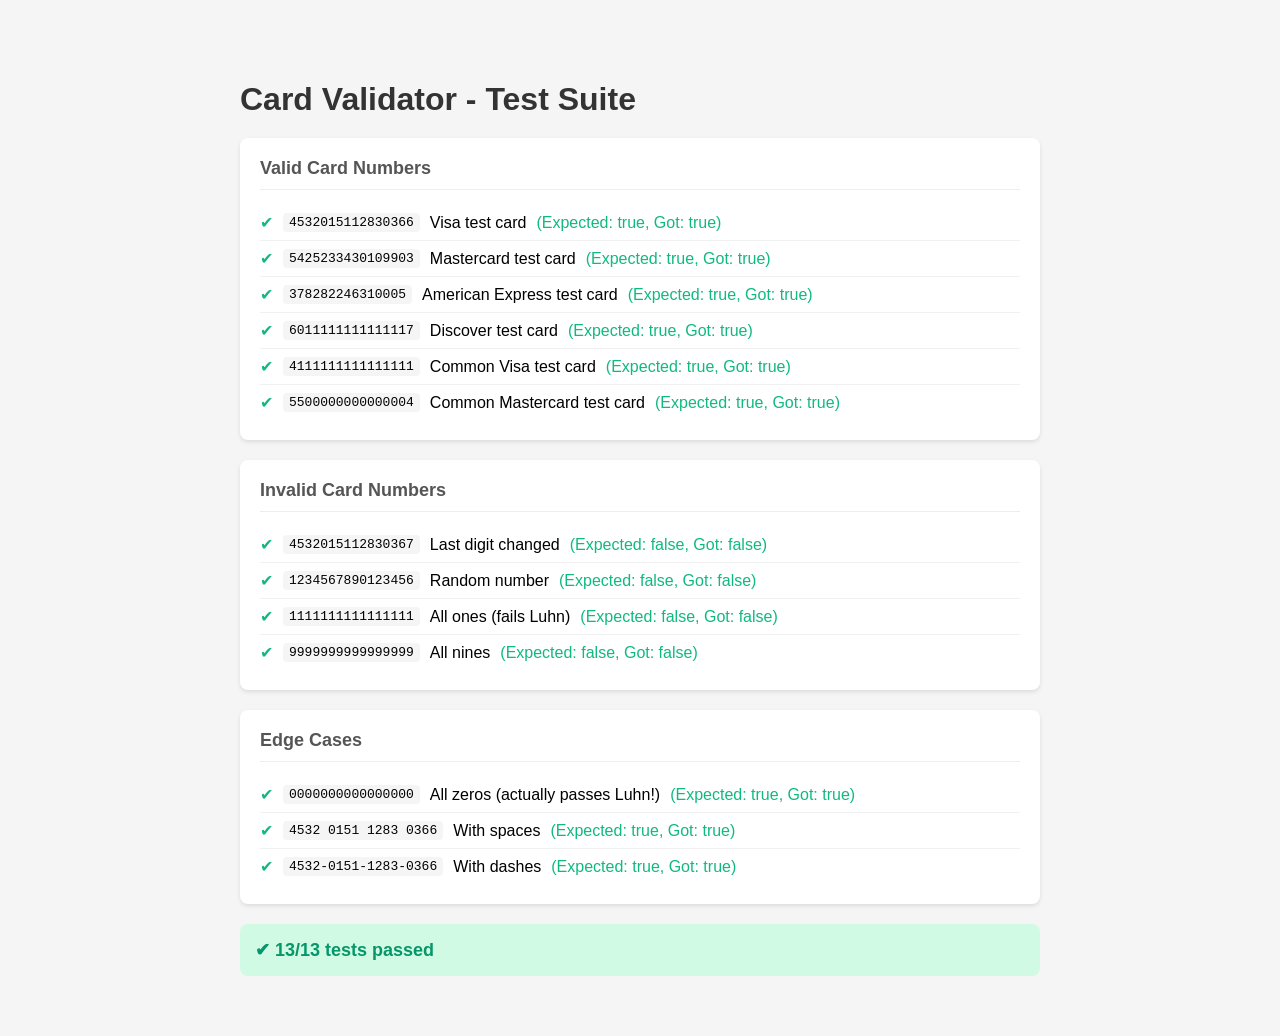
==== test.html @ eb40755c "Add card validation application with Luhn algorithm - Create index.html with semantic HTML5 structur" ====
<!DOCTYPE html>
<html lang="en">
<head>
    <meta charset="UTF-8">
    <meta name="viewport" content="width=device-width, initial-scale=1.0">
    <title>Card Validator - Tests</title>
    <style>
        body {
            font-family: -apple-system, BlinkMacSystemFont, 'Segoe UI', Roboto, sans-serif;
            max-width: 800px;
            margin: 40px auto;
            padding: 20px;
            background: #f5f5f5;
        }
        h1 { color: #333; margin-bottom: 20px; }
        .test-section { background: white; padding: 20px; border-radius: 8px; margin-bottom: 20px; box-shadow: 0 2px 4px rgba(0,0,0,0.1); }
        .test-section h2 { margin-top: 0; color: #555; font-size: 18px; border-bottom: 1px solid #eee; padding-bottom: 10px; }
        .test { padding: 8px 0; border-bottom: 1px solid #f0f0f0; display: flex; align-items: center; gap: 10px; }
        .test:last-child { border-bottom: none; }
        .pass { color: #10b981; }
        .fail { color: #ef4444; }
        .test-card { font-family: monospace; background: #f5f5f5; padding: 2px 6px; border-radius: 4px; }
        .summary { font-size: 18px; font-weight: bold; margin-top: 20px; padding: 15px; border-radius: 8px; }
        .summary.all-pass { background: #d1fae5; color: #059669; }
        .summary.has-fail { background: #fee2e2; color: #dc2626; }
    </style>
</head>
<body>
    <h1>Card Validator - Test Suite</h1>
    <div id="results"></div>
    <div id="summary"></div>

    <script>
        // Copy of the Luhn validation function for testing
        function luhnValidate(cardNumber) {
            const digits = cardNumber.replace(/\D/g, '').split('').map(Number);
            let sum = 0;

            for (let i = digits.length - 1; i >= 0; i--) {
                let digit = digits[i];
                const isSecondFromRight = (digits.length - 1 - i) % 2 === 1;

                if (isSecondFromRight) {
                    digit *= 2;
                    if (digit > 9) {
                        digit -= 9;
                    }
                }

                sum += digit;
            }

            return sum % 10 === 0;
        }

        // Test cases
        const testCases = {
            'Valid Card Numbers': [
                { card: '4532015112830366', expected: true, description: 'Visa test card' },
                { card: '5425233430109903', expected: true, description: 'Mastercard test card' },
                { card: '378282246310005', expected: true, description: 'American Express test card' },
                { card: '6011111111111117', expected: true, description: 'Discover test card' },
                { card: '4111111111111111', expected: true, description: 'Common Visa test card' },
                { card: '5500000000000004', expected: true, description: 'Common Mastercard test card' },
            ],
            'Invalid Card Numbers': [
                { card: '4532015112830367', expected: false, description: 'Last digit changed' },
                { card: '1234567890123456', expected: false, description: 'Random number' },
                { card: '1111111111111111', expected: false, description: 'All ones (fails Luhn)' },
                { card: '9999999999999999', expected: false, description: 'All nines' },
            ],
            'Edge Cases': [
                { card: '0000000000000000', expected: true, description: 'All zeros (actually passes Luhn!)' },
                { card: '4532 0151 1283 0366', expected: true, description: 'With spaces' },
                { card: '4532-0151-1283-0366', expected: true, description: 'With dashes' },
            ]
        };

        // Run tests
        let totalTests = 0;
        let passedTests = 0;
        let resultsHTML = '';

        for (const [section, tests] of Object.entries(testCases)) {
            resultsHTML += `<div class="test-section"><h2>${section}</h2>`;

            for (const test of tests) {
                totalTests++;
                const result = luhnValidate(test.card);
                const passed = result === test.expected;
                if (passed) passedTests++;

                const icon = passed ? '&#10004;' : '&#10008;';
                const statusClass = passed ? 'pass' : 'fail';

                resultsHTML += `
                    <div class="test">
                        <span class="${statusClass}">${icon}</span>
                        <span class="test-card">${test.card}</span>
                        <span>${test.description}</span>
                        <span class="${statusClass}">(Expected: ${test.expected}, Got: ${result})</span>
                    </div>
                `;
            }

            resultsHTML += '</div>';
        }

        document.getElementById('results').innerHTML = resultsHTML;

        // Summary
        const allPassed = passedTests === totalTests;
        const summaryClass = allPassed ? 'all-pass' : 'has-fail';
        document.getElementById('summary').innerHTML = `
            <div class="summary ${summaryClass}">
                ${allPassed ? '&#10004;' : '&#10008;'} ${passedTests}/${totalTests} tests passed
            </div>
        `;
    </script>
</body>
</html>
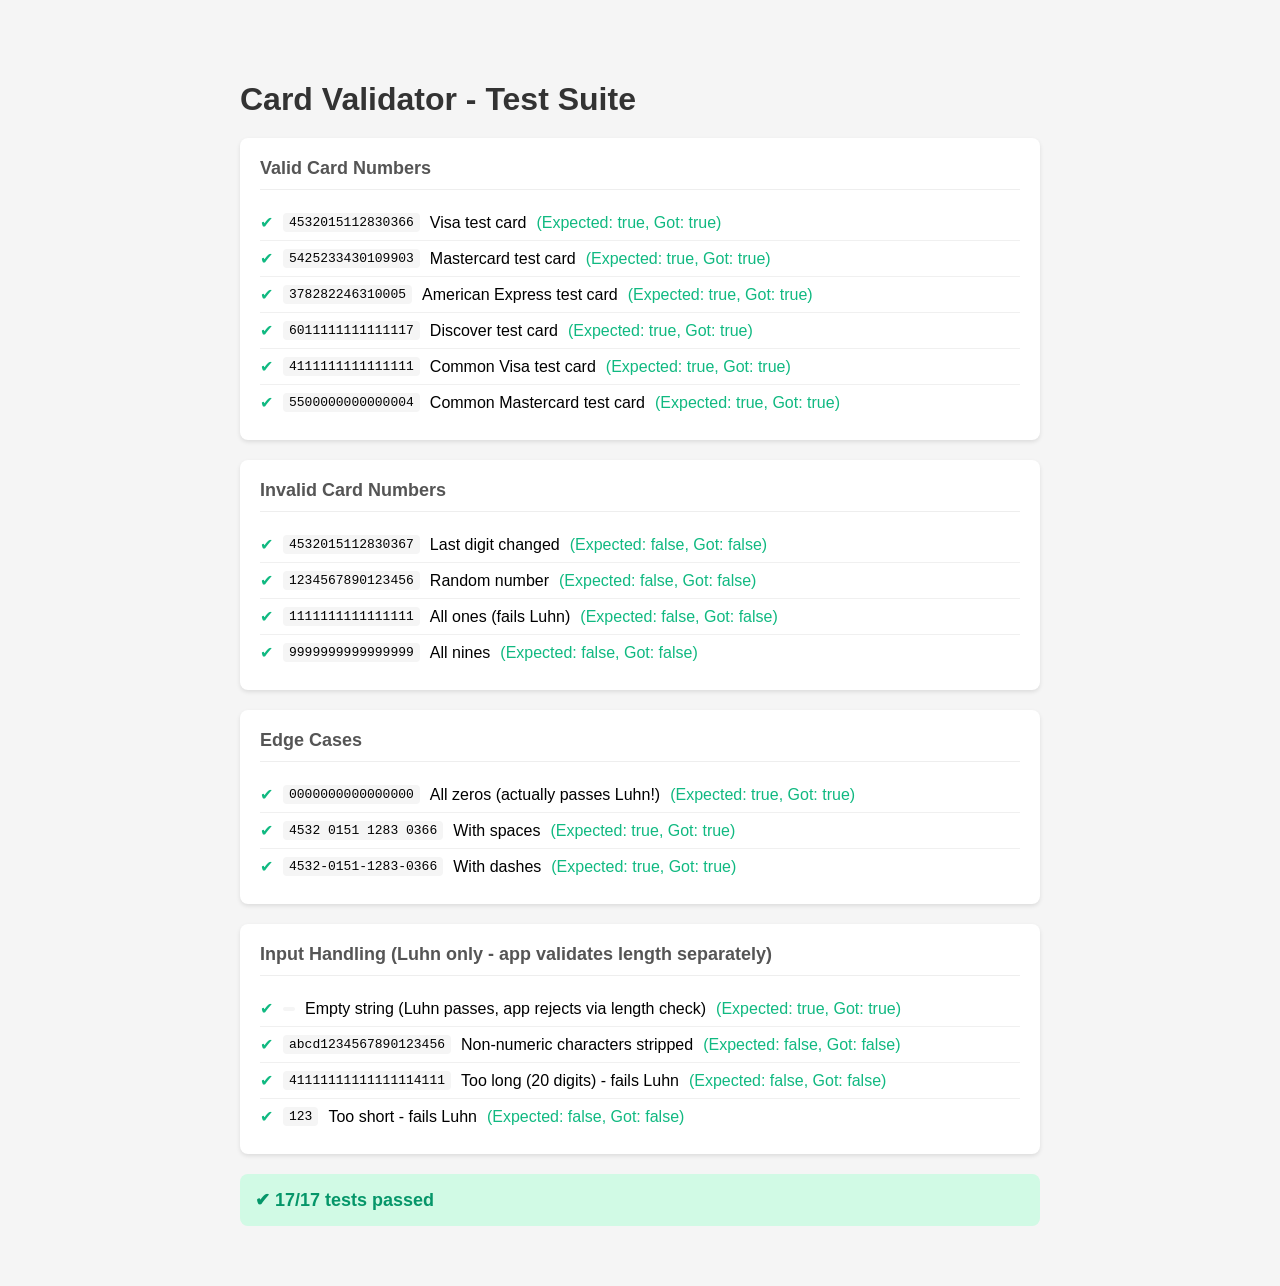
==== commit 565dd42a: "Fix CodeRabbit review issues - Fix conflicting ARIA attributes: change role="alert" to role="status"" ====
--- a/test.html
+++ b/test.html
@@ -73,6 +73,12 @@
                 { card: '0000000000000000', expected: true, description: 'All zeros (actually passes Luhn!)' },
                 { card: '4532 0151 1283 0366', expected: true, description: 'With spaces' },
                 { card: '4532-0151-1283-0366', expected: true, description: 'With dashes' },
+            ],
+            'Input Handling (Luhn only - app validates length separately)': [
+                { card: '', expected: true, description: 'Empty string (Luhn passes, app rejects via length check)' },
+                { card: 'abcd1234567890123456', expected: false, description: 'Non-numeric characters stripped' },
+                { card: '41111111111111114111', expected: false, description: 'Too long (20 digits) - fails Luhn' },
+                { card: '123', expected: false, description: 'Too short - fails Luhn' },
             ]
         };
 
